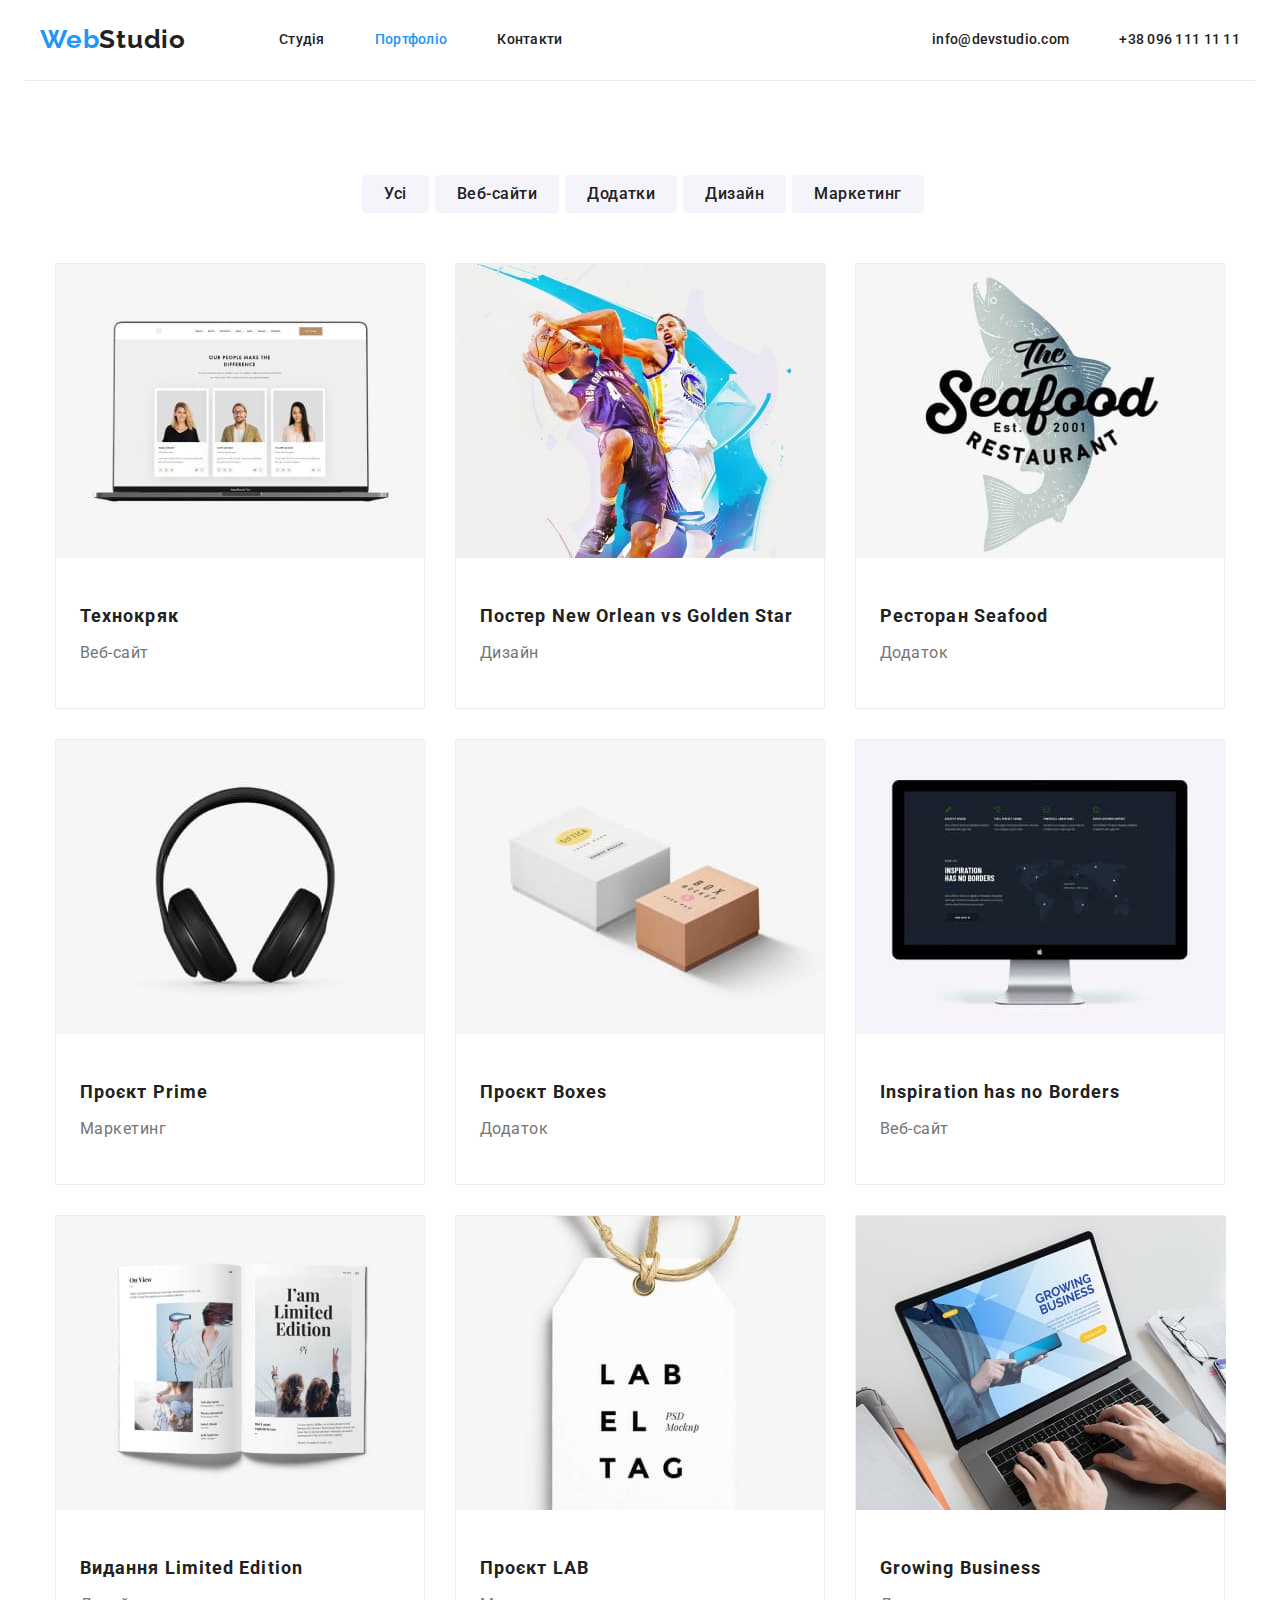
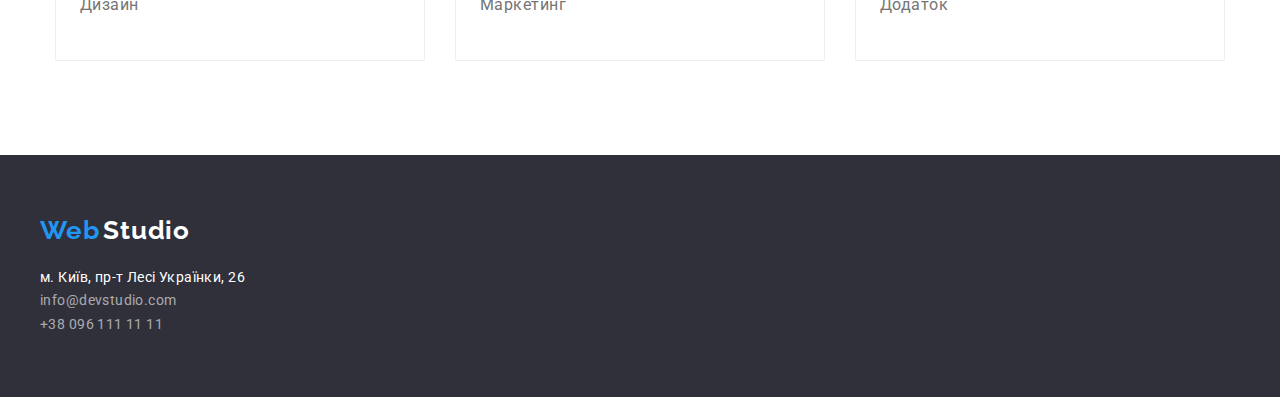
==== portfolio.html @ d2328628 "add files" ====
<!DOCTYPE html>
<html lang="uk">

<head>
  <meta charset="UTF-8" />
  <meta http-equiv="X-UA-Compatible" content="IE=edge" />
  <meta name="viewport" content="width=device-width, initial-scale=1.0" />
  <title>Портфоліо</title>
  <link rel="preconnect" href="https://fonts.googleapis.com">
  <link rel="preconnect" href="https://fonts.gstatic.com" crossorigin>
  <link href="https://fonts.googleapis.com/css2?family=Raleway:wght@700&family=Roboto:wght@400;500;700;900&display=swap"
    rel="stylesheet">
  <link rel="stylesheet" href="https://cdnjs.cloudflare.com/ajax/libs/modern-normalize/1.1.0/modern-normalize.min.css">
  <link rel="stylesheet" href="./css/styles.css" />


</head>

<body>
  <header>
    <div class="container header">
      <a href="/" class="logo"> <span class="logo-title">Web</span>Studio </a>
      <nav>
        <ul class="site-nav list">
          <li class="item"><a href="./index.html" class="link">Студія</a></li>
          <li class="item"><a href="./portfolio.html" class="link current">Портфоліо</a></li>
          <li class="item"><a href="" class="link">Контакти</a></li>
        </ul>
      </nav>
      <ul class="auth-nav list">
        <li class="item">
          <a href="mailto:info@devstudio.com" class="link">info@devstudio.com</a>
        </li>
        <li class="item">
          <a href="tel:+380961111111" class="link">+38 096 111 11 11</a>
        </li>
      </ul>
    </div>
  </header>


  <main>
    <section class="section-filter">
      <h1 class=" visually-hidden">Портфоліо</h1>
      <div class="container filter">
        <ul class="filter">
          <li class="filter-btn"><button type="button">Усі</button></li>
          <li class="filter-btn"><button type="button">Веб-сайти</button></li>
          <li class="filter-btn"><button type="button">Додатки</button></li>
          <li class="filter-btn"><button type="button">Дизайн</button></li>
          <li class="filter-btn"><button type="button">Маркетинг</button></li>
        </ul>
      </div>

      <div class="container flex">
        <ul class="list-filter">
          <li class="item-filter">
            <a href="#">
              <img src="./images/portfolio/pf1.jpg" alt="foto1" width="370" height="294">
              <div class="container fotoport">
                <h2 class="foto-title">Технокряк</h2>
                <p class="p-portfolio">Веб-сайт</p>
              </div>
            </a>
          </li>
          <li class="item-filter">
            <a href="#">
              <img src="./images/portfolio/pf2.jpg" alt="foto2" width="370" height="294">
              <div class="container fotoport">
                <h2 class="foto-title">Постер New Orlean vs Golden Star</h2>
                <p class="p-portfolio">Дизайн</p>
              </div>
            </a>
          </li>
          <li class="item-filter">
            <a href="#">
              <img src="./images/portfolio/pf3.jpg" alt="foto3" width="370" height="294">
              <div class="container fotoport">
                <h2 class="foto-title">Ресторан Seafood</h2>
                <p class="p-portfolio">Додаток</p>
              </div>
            </a>
          </li>
          <li class="item-filter">
            <a href="#">
              <img src="./images/portfolio/pf4.jpg" alt="foto4" width="370" height="294">
              <div class="container fotoport">
                <h2 class="foto-title">Проєкт Prime</h2>
                <p class="p-portfolio">Маркетинг</p>
              </div>
            </a>
          </li>
          <li class="item-filter">
            <a href="#">
              <img src="./images/portfolio/pf5.jpg" alt="foto5" width="370" height="294">
              <div class="container fotoport">
                <h2 class="foto-title">Проєкт Boxes</h2>
                <p class="p-portfolio">Додаток</p>
              </div>
            </a>
          </li>
          <li class="item-filter">
            <a href="#">
              <img src="./images/portfolio/pf6.jpg" alt="foto6" width="370" height="294">
              <div class="container fotoport">
                <h2 class="foto-title">Inspiration has no Borders</h2>
                <p class="p-portfolio">Веб-сайт</p>
              </div>
            </a>
          </li>
          <li class="item-filter">
            <a href="#">
              <img src="./images/portfolio/pf7.jpg" alt="foto7" width="370" height="294">
              <div class="container fotoport">
                <h2 class="foto-title">Видання Limited Edition</h2>
                <p class="p-portfolio">Дизайн</p>
              </div>
            </a>
          </li>
          <li class="item-filter">
            <a href="#">
              <img src="./images/portfolio/pf8.jpg" alt="foto8" width="370" height="294">
              <div class="container fotoport">
                <h2 class="foto-title">Проєкт LAB</h2>
                <p class="p-portfolio">Маркетинг</p>
              </div>
            </a>
          </li>
          <li class="item-filter">
            <a href="#">
              <img src="./images/portfolio/pf9.jpg" alt="foto9" width="370" height="294">
              <div class="container fotoport">
                <h2 class="foto-title">Growing Business</h2>
                <p class="p-portfolio">Додаток</p>
              </div>
            </a>
          </li>
          </a>
        </ul>
      </div>


    </section>
  </main>
</body>
<footer class="footer">
  <div class="container">
    <a href="/" class="logo-footer"> <span class="logo-title">Web</span> <span class="footer-logo">Studio</span></a>
    <address>
      <ul class="list-footer">
        <li class="link-footer">
          <a href="https://goo.gl/maps/RN6VaMhkWxTvhAsJA" target="_blank" rel="noopener noreferrer nofollow">
            <span class="geo">м. Київ, пр-т Лесі Українки, 26</span> </a>
        </li>
        <li class="link-footer"><a href="mailto:info@devstudio.com">info@devstudio.com</a></li>
        <li class="link-footer"><a href="tel:380961111111">+38 096 111 11 11</a></li>
      </ul>
    </address>
  </div>
</footer>

</html>
---- css/styles.css ----
:root {
  --primary-text-color: #212121;
  --title-tex-color: #757575;
  --accent-color: #2196f3;
  --pimary-white-color: #ffffff;
  --secondary-white-color: #f5f5f5;
  --primary-background-color: #2f303a;
  --footer-color: rgba(255, 255, 255, 0.6);
  --color-btn-bg: #f5f4fa;
}

body {
  color: var(--primary-text-color);
  font-family: Roboto, sans-serif;
}

/* Утіліти */
.list,
.filter,
.list-item,
.list-filter,
.list-style,
.list-examples,
.list-team,
.list-footer {
  list-style: none;
  padding: 0;
  margin: 0;
}

*,
*::before,
*::after {
  box-sizing: border-box;
}

h1,
h2,
h3,
h4,
h5,
h6,
p,
ul {
  margin-top: 0;
  margin-bottom: 0;
}

.container {
  max-width: 1230px;
  margin-left: auto;
  margin-right: auto;
  /* outline: 2px solid tomato; */
  padding-left: 15px;
  padding-right: 15px;
}

.section-hero,
.section-preferens,
.section-examples,
.section-team,
.section-filter {
  padding-top: 94px;
  padding-bottom: 94px;
}

.logo {
  padding-top: 24px;
  padding-bottom: 25px;

  color: var(--primary-text-color);
  font-family: Raleway, sans-serif;
  font-weight: 700;
  font-size: 26px;
  line-height: 1.19;
  letter-spacing: 0.03em;
  text-decoration: none;
}

.logo-title {
  color: var(--accent-color);
  font-family: 'Raleway';
  font-style: normal;
  font-weight: 700;
  font-size: 26px;
  line-height: 1.19;
  letter-spacing: 0.03em;
}

/* site-nav */
.header {
  display: flex;
  align-items: center;
  width: 1600px;
  border-bottom: 1px solid #ececec;
}

.site-nav {
  display: flex;
  margin-left: 93px;
}

.site-nav .item + .item {
  margin-left: 50px;
}

.site-nav .link {
  display: block;
  padding-top: 32px;
  padding-bottom: 32px;

  color: var(--primary-text-color);
  font-weight: 500;
  font-size: 14px;
  line-height: 1.14;
  letter-spacing: 0.02em;
  text-decoration: none;
}

.site-nav .link:hover,
.site-nav .link:focus {
  color: var(--accent-color);
}

.site-nav .link.current {
  color: var(--accent-color);
}

/* auth-nav */

.auth-nav {
  display: flex;
  margin-left: auto;
}

.auth-nav .link {
  display: block;
  padding-top: 32px;
  padding-bottom: 32px;
  padding-left: 50px;
  color: var(--primary-text-color);
  font-weight: 500;
  font-size: 14px;
  line-height: 1.14;
  letter-spacing: 0.02em;
  text-decoration: none;
}

.auth-nav .link:hover,
.auth-nav .link:focus {
  color: var(--accent-color);
  font-weight: 500;
  font-size: 14px;
  line-height: 1.14;
  letter-spacing: 0.02em;
}

/* hero */

.section-hero {
  max-width: 1600px;
  background-color: var(--primary-background-color);
  text-align: center;
  padding-top: 200px;
  padding-bottom: 200px;
  margin-left: auto;
  margin-right: auto;
}

.hero {
  display: block;
  background-color: var(--primary-background-color);
}

.hero-title {
  display: block;
  color: var(--pimary-white-color);
  font-weight: 900;
  font-size: 44px;
  line-height: 1.36;
  letter-spacing: 0.06em;
  margin-bottom: 30px;
}

/* button */

.hero-button {
  display: block;
  padding: 10px 34px;
  min-width: 216px;
  text-align: center;
  border-radius: 4px;

  font-weight: 700;
  font-size: 16px;
  line-height: 1.87;
  letter-spacing: 0.06em;
  color: var(--pimary-white-color);
  background-color: var(--accent-color);
  cursor: pointer;
  border: none;
  margin-left: auto;
  margin-right: auto;
}

.link :hover,
.link :focus {
  background-color: var(--accent-color);
  color: var(--pimary-white-color);
}

/* section */

.list-item {
  display: flex;
  flex-wrap: wrap;
  gap: 30px;
  justify-content: space-between;
}

.itempr {
  max-width: 270px;
}

.itempr .section-preferens {
  color: var(--primary-text-color);
  font-weight: 500;
  font-size: 16px;
  line-height: 1.18;
}

.itempr .title-preferens {
  font-size: 14px;
  line-height: 1.14;
  letter-spacing: 0.03em;
}

.p-preferens {
  padding-top: 10px;
  font-size: 14px;
  line-height: 1.71;
  letter-spacing: 0.03em;
  color: var(--title-tex-color);
}

/* Чим ми займаємось */

.section-examples {
  padding-top: 0;
}

.list-examples {
  display: flex;
  flex-wrap: nowrap;
  justify-content: space-between;
}

.list-examples .link-examples + .link-examples {
  margin-left: 30px;
}

/* .list-examples:nth-last-child(3n) {
  margin: 0;
} */

.title-examples {
  text-align: center;
  padding-bottom: 50px;
  margin: auto;
  font-size: 36px;
  line-height: 1.16;
  letter-spacing: 0.03em;
  color: var(--primary-text-color);
}

/* Наша команда */

.list-team {
  display: flex;
  flex-wrap: wrap;
  justify-content: center;
  background-color: var(--pimary-white-color);
  box-shadow: 0px 1px 3px rgba(0, 0, 0, 0.12), 0px 1px 1px rgba(0, 0, 0, 0.14),
    0px 2px 1px rgba(0, 0, 0, 0.2);
  border-radius: 0px 0px 4px 4px;
}

.list-team .link-team + .link-team {
  margin-left: 30px;
}

.team-title {
  padding-top: 20px;
  font-weight: 500;
  font-size: 16px;
  line-height: 1.18;
  letter-spacing: 0.03em;
  color: var(--primary-text-color);
  text-align: center;
}

.p-team {
  padding-top: 4px;
  padding-bottom: 30px;
  font-size: 16px;
  line-height: 1.18;
  letter-spacing: 0.03em;
  color: var(--title-tex-color);
  text-align: center;
}

.section-team {
  background-color: var(--color-btn-bg);
}

/* footer */
.footer {
  max-width: 1600px;
  background-color: var(--primary-background-color);
  padding-top: 60px;
  padding-bottom: 60px;
  margin-left: auto;
  margin-right: auto;
}

.link-footer .geo {
  font-size: 14px;
  line-height: 1.71;
  letter-spacing: 0.03em;
  color: var(--pimary-white-color);
  background: var(--primary-background-color);
}

.link-footer a {
  font-style: normal;
  font-size: 14px;
  line-height: 1.71;
  letter-spacing: 0.03em;
  color: var(--footer-color);
  background: var(--primary-background-color);
  text-decoration: none;
}

.link-footer :hover,
.link-footer :focus {
  color: var(--accent-color);
}

.footer-logo {
  font-family: 'Raleway';
  font-style: normal;
  font-weight: 700;
  font-size: 26px;
  line-height: 1.19;
  letter-spacing: 0.03em;
  color: var(--pimary-white-color);
}
.logo-footer {
  display: block;
  margin-bottom: 20px;
}

/* portfolio */

.list-filter {
  display: flex;
  flex-wrap: wrap;
  list-style: none;
  gap: 30px;
}

.item-filter {
  width: 370px;
  border: 1px solid #eeeeee;
}
a img {
  display: block;
}

.fotoport {
  padding-top: 20px;
  padding-right: 24px;
  padding-bottom: 20px;
  padding-left: 24px;
}

.item-filter:nth-child(3n) {
  margin: 0;
}

.item-filter:nth-last-child(-n + 3) {
  margin-bottom: 0;
}

.flex,
.filter {
  width: 1200px;
}

.foto-title {
  padding-top: 20px;
  padding-bottom: 4px;

  font-weight: 700;
  font-size: 18px;
  line-height: 2;
  letter-spacing: 0.06em;
  color: var(--primary-text-color);
}

.p-portfolio {
  padding-bottom: 20px;
  font-weight: 400;

  font-size: 16px;
  line-height: 1.87;
  letter-spacing: 0.03em;
  color: var(--title-tex-color);
}

a {
  text-decoration: none;
}

.filter {
  display: flex;
  justify-content: center;
}

/* Кнопки (фільтр) */
.filter-btn button {
  color: var(--primary-text-color);
  font-weight: 500;
  font-size: 16px;
  line-height: 1.62;
  letter-spacing: 0.03em;
  border: none;
  border-radius: 4px;
  cursor: pointer;
  background-color: var(--color-btn-bg);
  padding: 6px 22px;
  margin-bottom: 50px;
  margin-left: 6px;
}

.filter-btn :hover,
.filter-btn :focus {
  background-color: var(--accent-color);
  color: var(--pimary-white-color);
}

.visually-hidden {
  position: absolute;
  white-space: nowrap;
  width: 1px;
  height: 1px;
  overflow: hidden;
  border: 0;
  padding: 0;
  clip: rect(0 0 0 0);
  clip-path: inset(50%);
  margin: -1px;
}
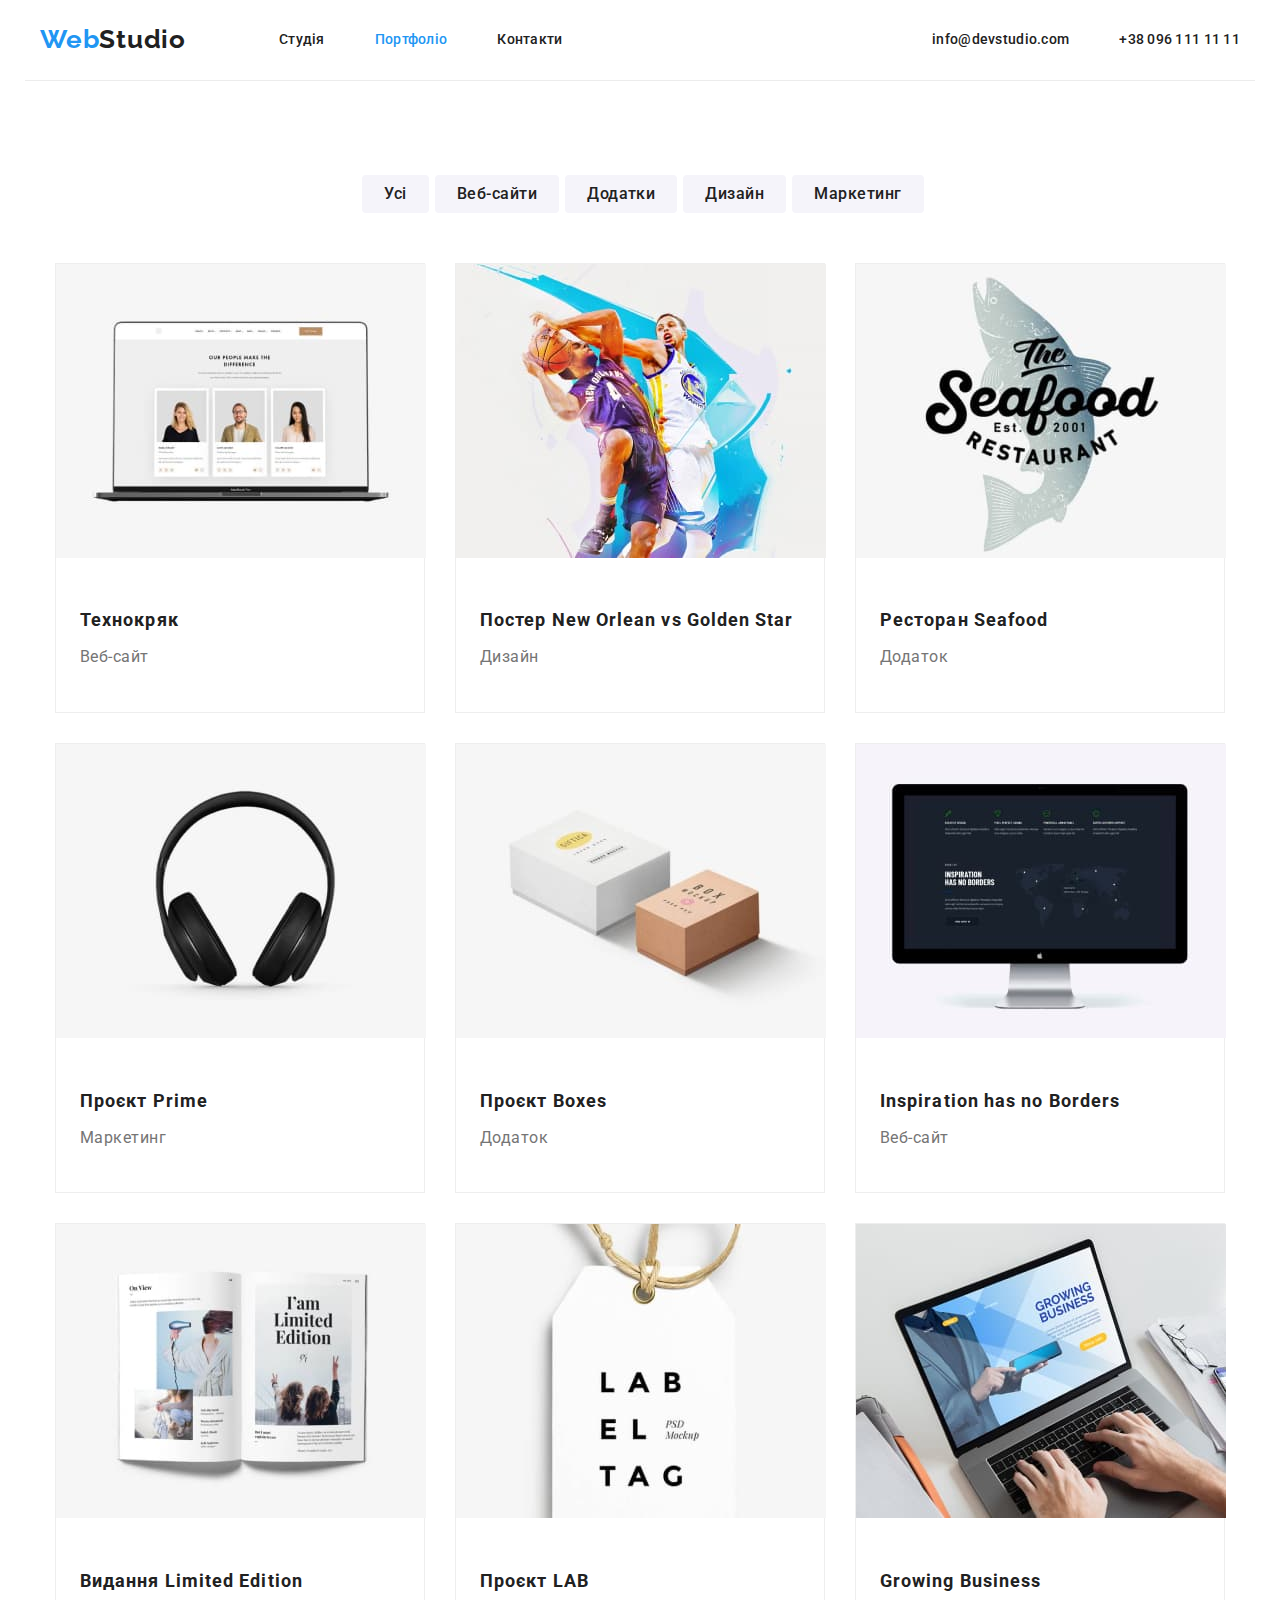
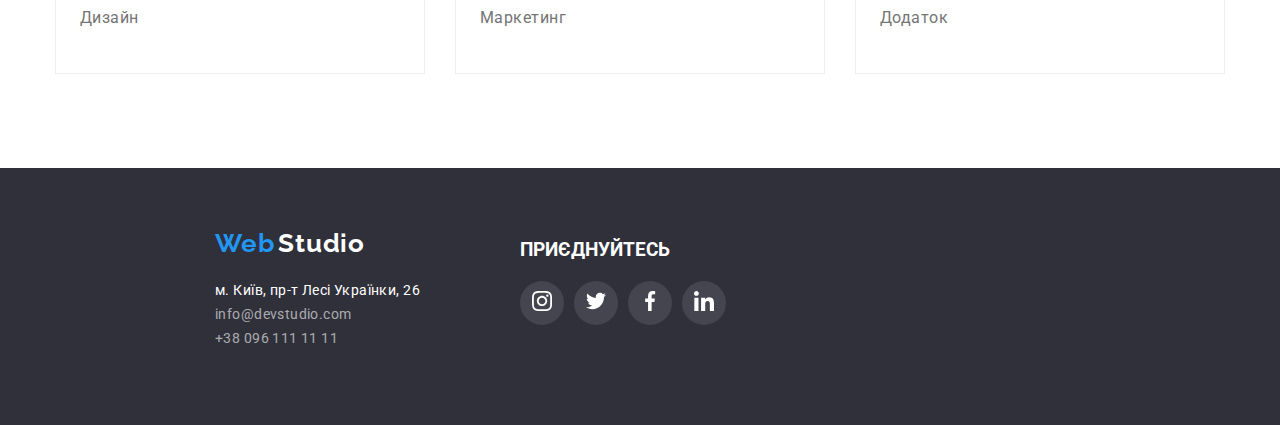
==== commit 7d84d20e: "зроблено клієнти та футер у портфоліо" ====
--- a/portfolio.html
+++ b/portfolio.html
@@ -144,7 +144,7 @@
   </main>
 </body>
 <footer class="footer">
-  <div class="container">
+  <div class="container footlogo">
     <a href="/" class="logo-footer"> <span class="logo-title">Web</span> <span class="footer-logo">Studio</span></a>
     <address>
       <ul class="list-footer">
@@ -157,6 +157,48 @@
       </ul>
     </address>
   </div>
+  <div class="container footlist">
+    <h3 class="title-footer">ПРИЄДНУЙТЕСЬ</h3>
+    <ul class="footer-list">
+      <li class="footer-link">
+        <a href="https://www.instagram.com" target="_blank" rel="noreferrer noopener nooferrer"
+          class="link-action-footer">
+          <svg class="social-icon-footer" width="20" height="20">
+            <use href="./images/SVG/icons/symbol-defs.svg#icon-instagram">
+            </use>
+          </svg>
+        </a>
+      </li>
+      <li class="footer-link">
+        <a href="https://www.twitter.com/" target="_blank" rel="noreferrer noopener nooferrer"
+          class="link-action-footer">
+          <svg class="social-icon-footer" width="20" height="20">
+            <use href="./images/SVG/icons/symbol-defs.svg#icon-twitter">
+            </use>
+          </svg>
+        </a>
+      </li>
+      <li class="footer-link">
+        <a href="https://www.facebook.com/" target="_blank" rel="noreferrer noopener nooferrer"
+          class="link-action-footer">
+          <svg class="social-icon-footer" width="20" height="20">
+            <use href="./images/SVG/icons/symbol-defs.svg#icon-facebook">
+            </use>
+          </svg>
+        </a>
+      </li>
+      <li class="footer-link">
+        <a href="https://www.linkedin.com/" target="_blank" rel="noreferrer noopener nooferrer"
+          class="link-action-footer">
+          <svg class="social-icon-footer" width="20" height="20">
+            <use href="./images/SVG/icons/symbol-defs.svg#icon-linkedin">
+            </use>
+          </svg>
+        </a>
+      </li>
+    </ul>
+  </div>
+
 </footer>
 
 </html>--- a/css/styles.css
+++ b/css/styles.css
@@ -22,7 +22,8 @@
 .list-style,
 .list-examples,
 .list-team,
-.list-footer {
+.list-footer,
+ul {
   list-style: none;
   padding: 0;
   margin: 0;
@@ -59,7 +60,8 @@
 .section-preferens,
 .section-examples,
 .section-team,
-.section-filter {
+.section-filter,
+.section-clients {
   padding-top: 94px;
   padding-bottom: 94px;
 }
@@ -159,17 +161,18 @@
 
 .section-hero {
   max-width: 1600px;
-  background-color: var(--primary-background-color);
+  background: rgba(47, 48, 58, 0.4);
   text-align: center;
   padding-top: 200px;
   padding-bottom: 200px;
   margin-left: auto;
   margin-right: auto;
+  background-image: url(../images/hat.jpg);
 }
 
 .hero {
   display: block;
-  background-color: var(--primary-background-color);
+  /* background-color: var(--primary-background-color); */
 }
 
 .hero-title {
@@ -209,6 +212,43 @@
   color: var(--pimary-white-color);
 }
 
+/* Кнопки svg */
+
+.action {
+  display: flex;
+  list-style: none;
+  justify-content: space-between;
+  padding-top: 16px;
+  padding-bottom: 30px;
+  padding-left: 32px;
+  padding-right: 32px;
+  width: 270px;
+}
+
+.link-action {
+  display: flex;
+  align-items: center;
+  justify-content: center;
+  color: #afb1b8;
+  border-radius: 50%;
+}
+
+.social-icon {
+  width: 44px;
+  height: 44px;
+  padding: 12px;
+  fill: currentColor;
+}
+
+.action-link:hover svg {
+  fill: currentColor;
+}
+
+.link-action:hover {
+  background-color: var(--accent-color);
+  color: white;
+}
+
 /* section */
 
 .list-item {
@@ -233,6 +273,50 @@
   font-size: 14px;
   line-height: 1.14;
   letter-spacing: 0.03em;
+}
+
+.item-1::before {
+  display: block;
+  content: '';
+  width: 270px;
+  height: 120px;
+  background: var(--color-btn-bg);
+  border-radius: 4px;
+  margin-bottom: 30px;
+  background-image: url(../images/SVG/Group\ 1.svg);
+}
+
+.item-2::before {
+  display: block;
+  content: '';
+  width: 270px;
+  height: 120px;
+  background: var(--color-btn-bg);
+  border-radius: 4px;
+  margin-bottom: 30px;
+  background-image: url(../images/SVG/Group\ 2.svg);
+}
+
+.item-3::before {
+  display: block;
+  content: '';
+  width: 270px;
+  height: 120px;
+  background: var(--color-btn-bg);
+  border-radius: 4px;
+  margin-bottom: 30px;
+  background-image: url(../images/SVG/Group\ 3.svg);
+}
+
+.item-4::before {
+  display: block;
+  content: '';
+  width: 270px;
+  height: 120px;
+  background: var(--color-btn-bg);
+  border-radius: 4px;
+  margin-bottom: 30px;
+  background-image: url(../images/SVG/Group\ 4.svg);
 }
 
 .p-preferens {
@@ -258,10 +342,6 @@
 .list-examples .link-examples + .link-examples {
   margin-left: 30px;
 }
-
-/* .list-examples:nth-last-child(3n) {
-  margin: 0;
-} */
 
 .title-examples {
   text-align: center;
@@ -275,10 +355,19 @@
 
 /* Наша команда */
 
+.team {
+  display: flex;
+  justify-content: space-between;
+  list-style: none;
+}
+
 .list-team {
   display: flex;
   flex-wrap: wrap;
   justify-content: center;
+}
+
+.link-team {
   background-color: var(--pimary-white-color);
   box-shadow: 0px 1px 3px rgba(0, 0, 0, 0.12), 0px 1px 1px rgba(0, 0, 0, 0.14),
     0px 2px 1px rgba(0, 0, 0, 0.2);
@@ -300,8 +389,7 @@
 }
 
 .p-team {
-  padding-top: 4px;
-  padding-bottom: 30px;
+  padding-top: 10px;
   font-size: 16px;
   line-height: 1.18;
   letter-spacing: 0.03em;
@@ -357,7 +445,61 @@
 }
 .logo-footer {
   display: block;
+  padding-top: 60px;
   margin-bottom: 20px;
+}
+
+.footer-list {
+  display: flex;
+}
+
+.footer {
+  display: flex;
+  padding: 0;
+}
+
+.footlogo {
+  margin-left: 200px;
+  margin-right: 70px;
+  margin-bottom: 60px;
+}
+
+.footlist {
+  margin-left: 0;
+  margin-right: auto;
+  margin-bottom: 100px;
+}
+
+.title-footer {
+  padding-top: 72px;
+  padding-bottom: 20px;
+  color: var(--pimary-white-color);
+}
+
+.footer-link {
+  width: 44px;
+  height: 44px;
+  background: rgba(255, 255, 255, 0.1);
+  border-radius: 50%;
+  display: flex;
+  align-items: center;
+  justify-content: center;
+}
+
+.link-action-footer {
+  fill: var(--pimary-white-color);
+}
+
+.social-icon-footer {
+  fill: #ffffff;
+}
+
+.footer-link:not(:first-child) {
+  margin-left: 10px;
+}
+
+.footer-link:hover {
+  background-color: var(--accent-color);
 }
 
 /* portfolio */
@@ -372,9 +514,6 @@
 .item-filter {
   width: 370px;
   border: 1px solid #eeeeee;
-}
-a img {
-  display: block;
 }
 
 .fotoport {
@@ -425,6 +564,55 @@
 .filter {
   display: flex;
   justify-content: center;
+}
+
+/* Клієнти */
+
+.section-clients {
+  margin-left: auto;
+  margin-right: auto;
+  padding-bottom: 94px;
+}
+
+.item-clients {
+  display: flex;
+  align-items: center;
+  justify-content: center;
+  width: 170px;
+  height: 92px;
+  border: 1px solid #afb1b8;
+  border-radius: 4px;
+  margin-left: 30px;
+}
+
+.link-clients {
+  display: flex;
+  align-items: center;
+  justify-content: center;
+  list-style: none;
+}
+
+.icon-clients {
+  fill: #afb1b8;
+}
+
+.icon-clients:hover {
+  fill: #2196f3;
+}
+
+/* .li-clients {  
+  border: solid #212121;
+  background: #f5f5f5;
+} */
+
+.title-clients {
+  text-align: center;
+  padding-top: 84px;
+  padding-bottom: 50px;
+  font-size: 36px;
+  line-height: 1.16;
+  letter-spacing: 0.03em;
+  color: var(--primary-text-color);
 }
 
 /* Кнопки (фільтр) */
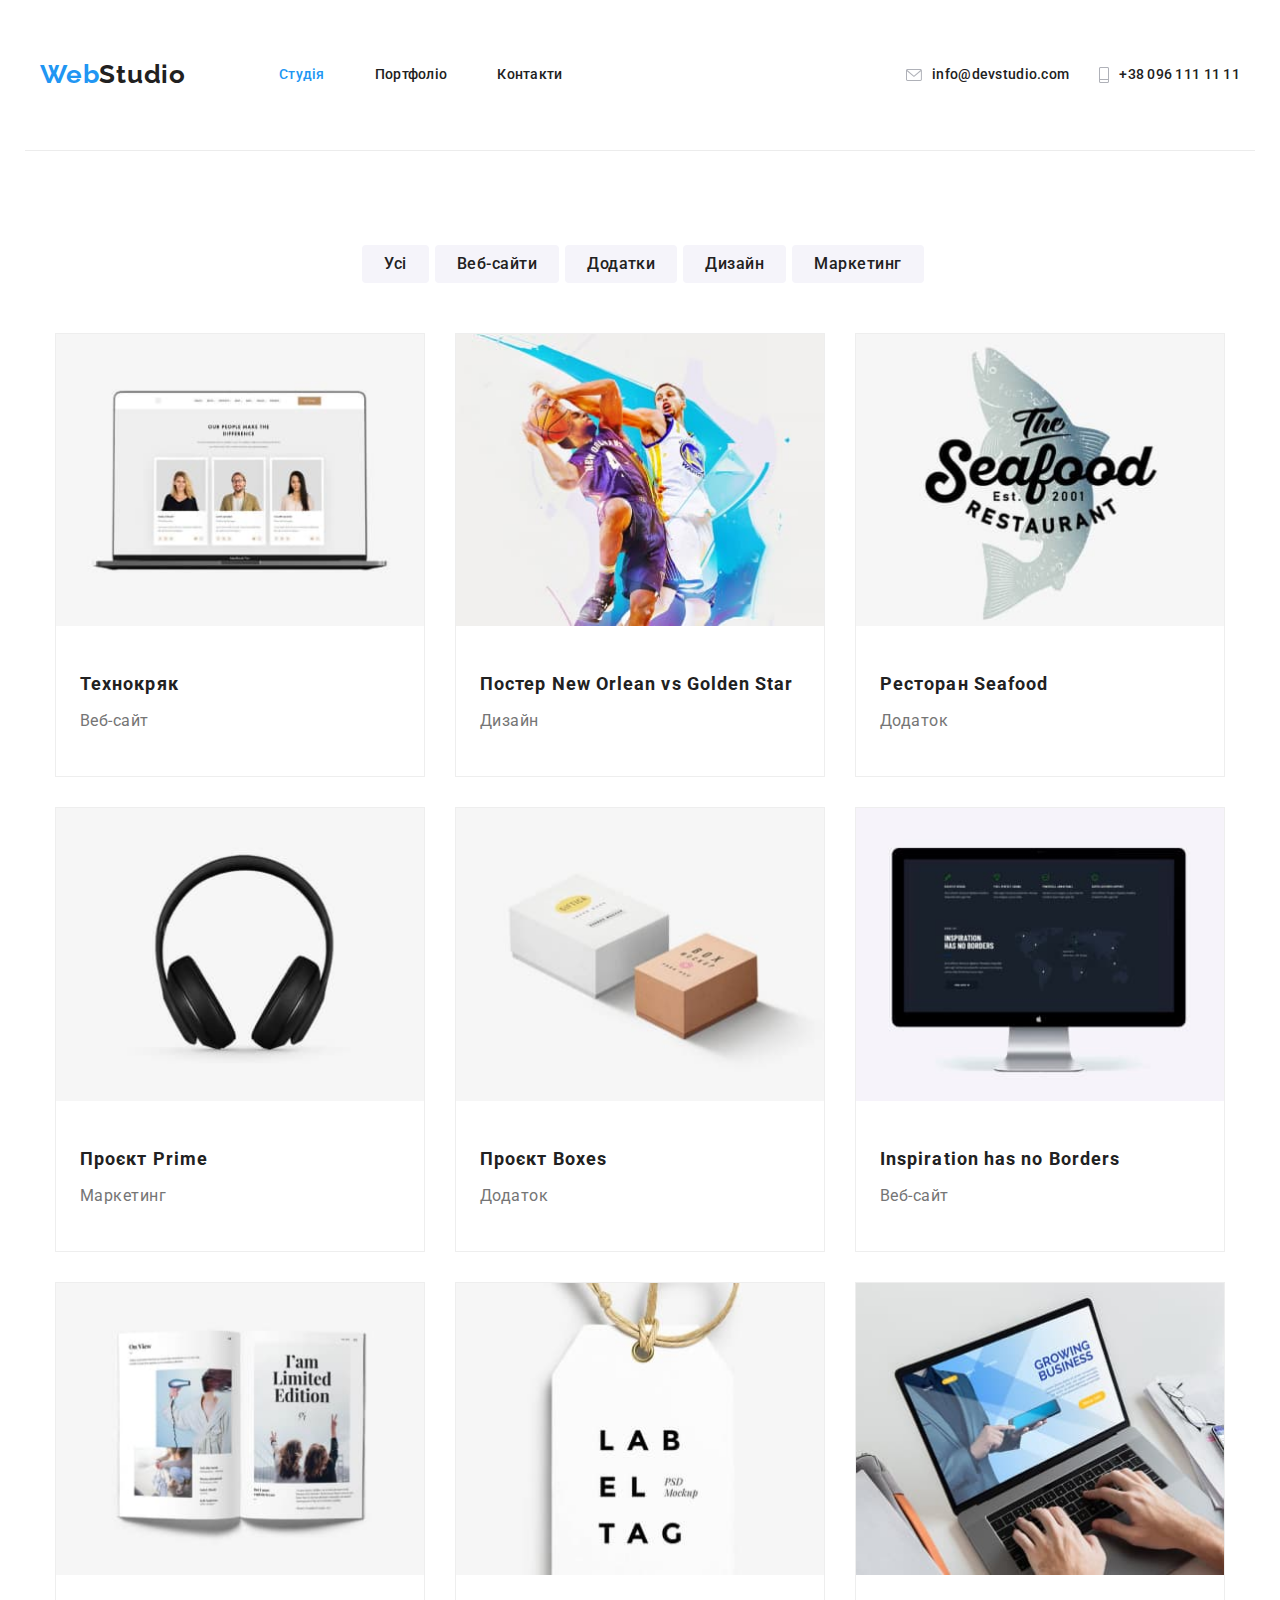
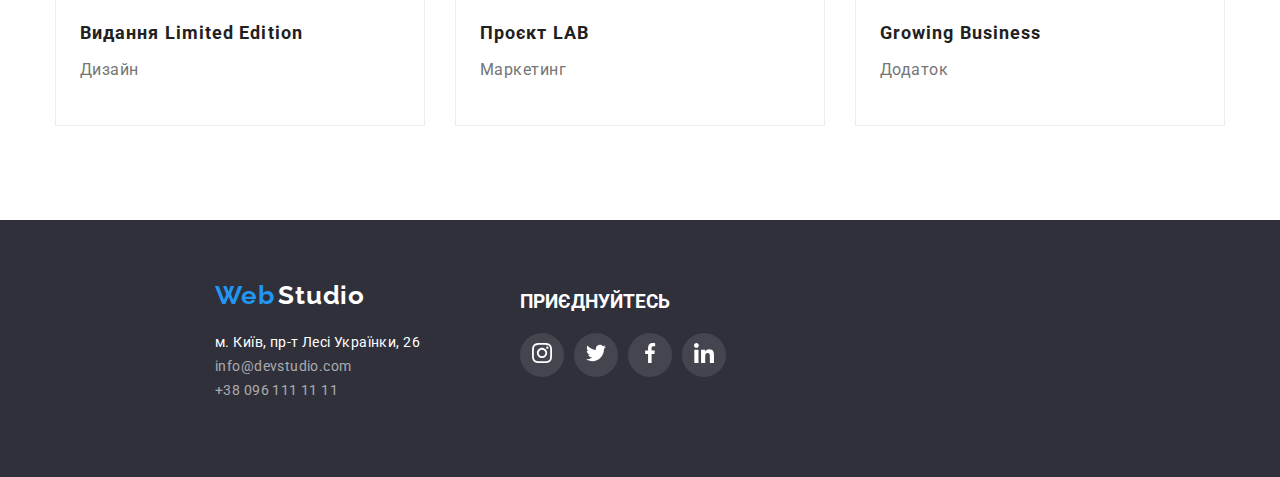
==== commit c8bc73fe: "тінь у картках портфоліо" ====
--- a/portfolio.html
+++ b/portfolio.html
@@ -22,17 +22,29 @@
       <a href="/" class="logo"> <span class="logo-title">Web</span>Studio </a>
       <nav>
         <ul class="site-nav list">
-          <li class="item"><a href="./index.html" class="link">Студія</a></li>
-          <li class="item"><a href="./portfolio.html" class="link current">Портфоліо</a></li>
+          <li class="item"><a href="./index.html" class="link current">Студія</a></li>
+          <li class="item"><a href="./portfolio.html" class="link">Портфоліо</a></li>
           <li class="item"><a href="" class="link">Контакти</a></li>
         </ul>
       </nav>
       <ul class="auth-nav list">
-        <li class="item">
+        <li class="item-auth-nav">
+          <svg class="icon-clients" width="16" heigth="10">
+            <use href="./images/SVG/icons/symbol-defs.svg#icon-mail">
+            </use>
+          </svg>
+        </li>
+        <li class="item-auth-nav">
           <a href="mailto:info@devstudio.com" class="link">info@devstudio.com</a>
         </li>
-        <li class="item">
-          <a href="tel:+380961111111" class="link">+38 096 111 11 11</a>
+        <li class="item-auth-nav">
+          <svg class="icon-clients" width="10" heigth="16">
+            <use href="./images/SVG/icons/symbol-defs.svg#icon-tel">
+            </use>
+          </svg>
+        </li>
+        <li class="item-auth-nav">
+          <a class="link" href="tel:+380961111111">+38 096 111 11 11</a>
         </li>
       </ul>
     </div>
--- a/css/styles.css
+++ b/css/styles.css
@@ -7,6 +7,12 @@
   --primary-background-color: #2f303a;
   --footer-color: rgba(255, 255, 255, 0.6);
   --color-btn-bg: #f5f4fa;
+}
+
+img {
+  display: block;
+  width: 100%;
+  height: auto;
 }
 
 body {
@@ -139,7 +145,6 @@
   display: block;
   padding-top: 32px;
   padding-bottom: 32px;
-  padding-left: 50px;
   color: var(--primary-text-color);
   font-weight: 500;
   font-size: 14px;
@@ -149,12 +154,24 @@
 }
 
 .auth-nav .link:hover,
-.auth-nav .link:focus {
+.auth-nav .link:focus,
+.icon-clients:hover {
   color: var(--accent-color);
   font-weight: 500;
   font-size: 14px;
   line-height: 1.14;
   letter-spacing: 0.02em;
+}
+
+.item-auth-nav {
+  display: flex;
+  align-items: center;
+  justify-content: start;
+  margin-left: 10px;
+}
+
+.item-auth-nav:nth-child(3) {
+  margin-left: 30px;
 }
 
 /* hero */
@@ -557,6 +574,11 @@
   color: var(--title-tex-color);
 }
 
+.item-filter:hover {
+  box-shadow: 0px 1px 1px rgba(0, 0, 0, 0.12), 0px 4px 4px rgba(0, 0, 0, 0.06),
+    1px 4px 6px rgba(0, 0, 0, 0.16);
+}
+
 a {
   text-decoration: none;
 }
@@ -599,11 +621,6 @@
 .icon-clients:hover {
   fill: #2196f3;
 }
-
-/* .li-clients {  
-  border: solid #212121;
-  background: #f5f5f5;
-} */
 
 .title-clients {
   text-align: center;
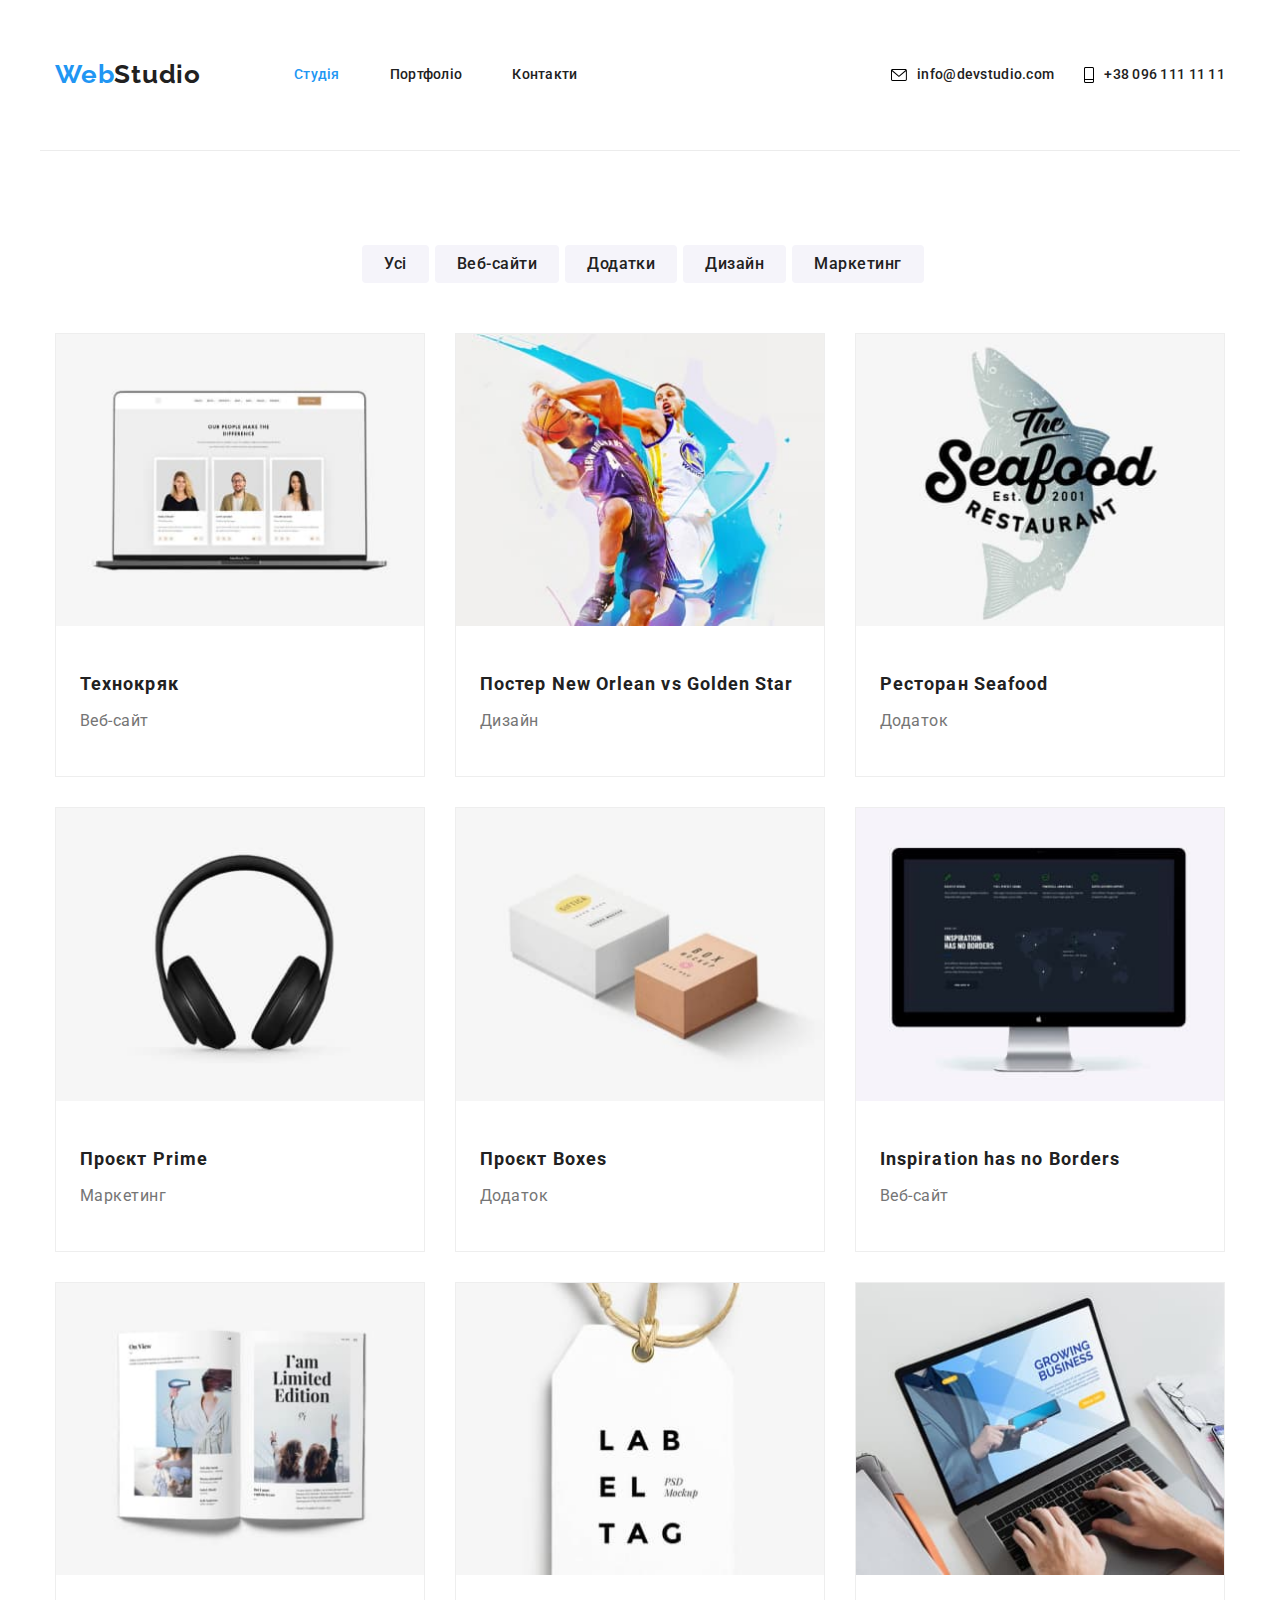
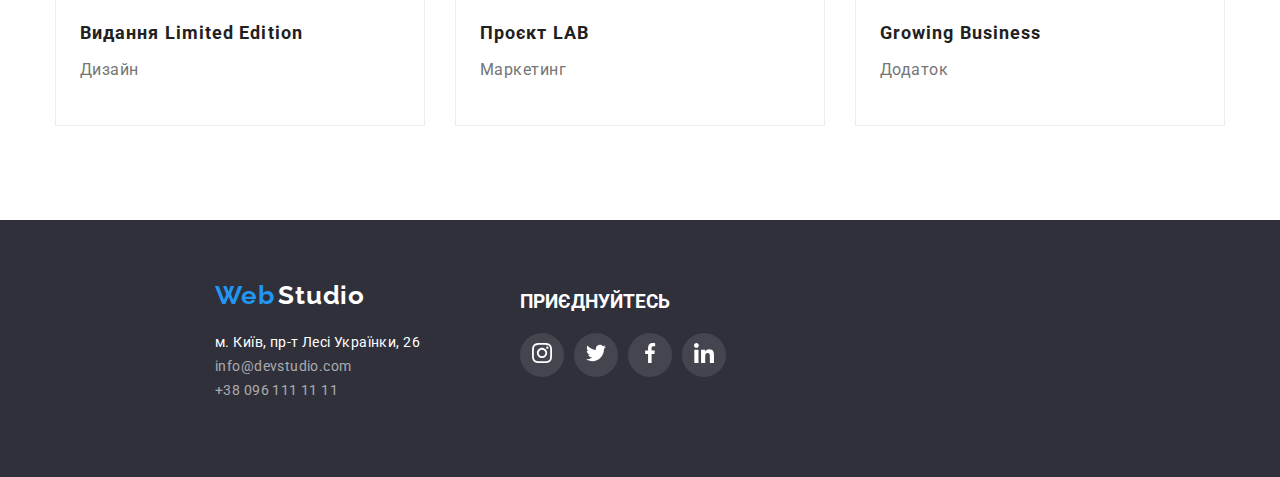
==== commit 92948429: "зміни знову" ====
--- a/portfolio.html
+++ b/portfolio.html
@@ -29,7 +29,7 @@
       </nav>
       <ul class="auth-nav list">
         <li class="item-auth-nav">
-          <svg class="icon-clients" width="16" heigth="10">
+          <svg class="icon-clients-nav" width="16" heigth="10">
             <use href="./images/SVG/icons/symbol-defs.svg#icon-mail">
             </use>
           </svg>
@@ -38,7 +38,7 @@
           <a href="mailto:info@devstudio.com" class="link">info@devstudio.com</a>
         </li>
         <li class="item-auth-nav">
-          <svg class="icon-clients" width="10" heigth="16">
+          <svg class="icon-clients-nav" width="10" heigth="16">
             <use href="./images/SVG/icons/symbol-defs.svg#icon-tel">
             </use>
           </svg>
--- a/css/styles.css
+++ b/css/styles.css
@@ -54,7 +54,7 @@
 }
 
 .container {
-  max-width: 1230px;
+  max-width: 1200px;
   margin-left: auto;
   margin-right: auto;
   /* outline: 2px solid tomato; */
@@ -153,9 +153,9 @@
   text-decoration: none;
 }
 
-.auth-nav .link:hover,
-.auth-nav .link:focus,
-.icon-clients:hover {
+.link:hover,
+.link:focus,
+.icon-clients-nav:hover {
   color: var(--accent-color);
   font-weight: 500;
   font-size: 14px;
@@ -385,6 +385,7 @@
 }
 
 .link-team {
+  margin-left: 30px;
   background-color: var(--pimary-white-color);
   box-shadow: 0px 1px 3px rgba(0, 0, 0, 0.12), 0px 1px 1px rgba(0, 0, 0, 0.14),
     0px 2px 1px rgba(0, 0, 0, 0.2);
@@ -602,8 +603,6 @@
   justify-content: center;
   width: 170px;
   height: 92px;
-  border: 1px solid #afb1b8;
-  border-radius: 4px;
   margin-left: 30px;
 }
 
@@ -616,6 +615,8 @@
 
 .icon-clients {
   fill: #afb1b8;
+  border: 1px solid #afb1b8;
+  border-radius: 4px;
 }
 
 .icon-clients:hover {
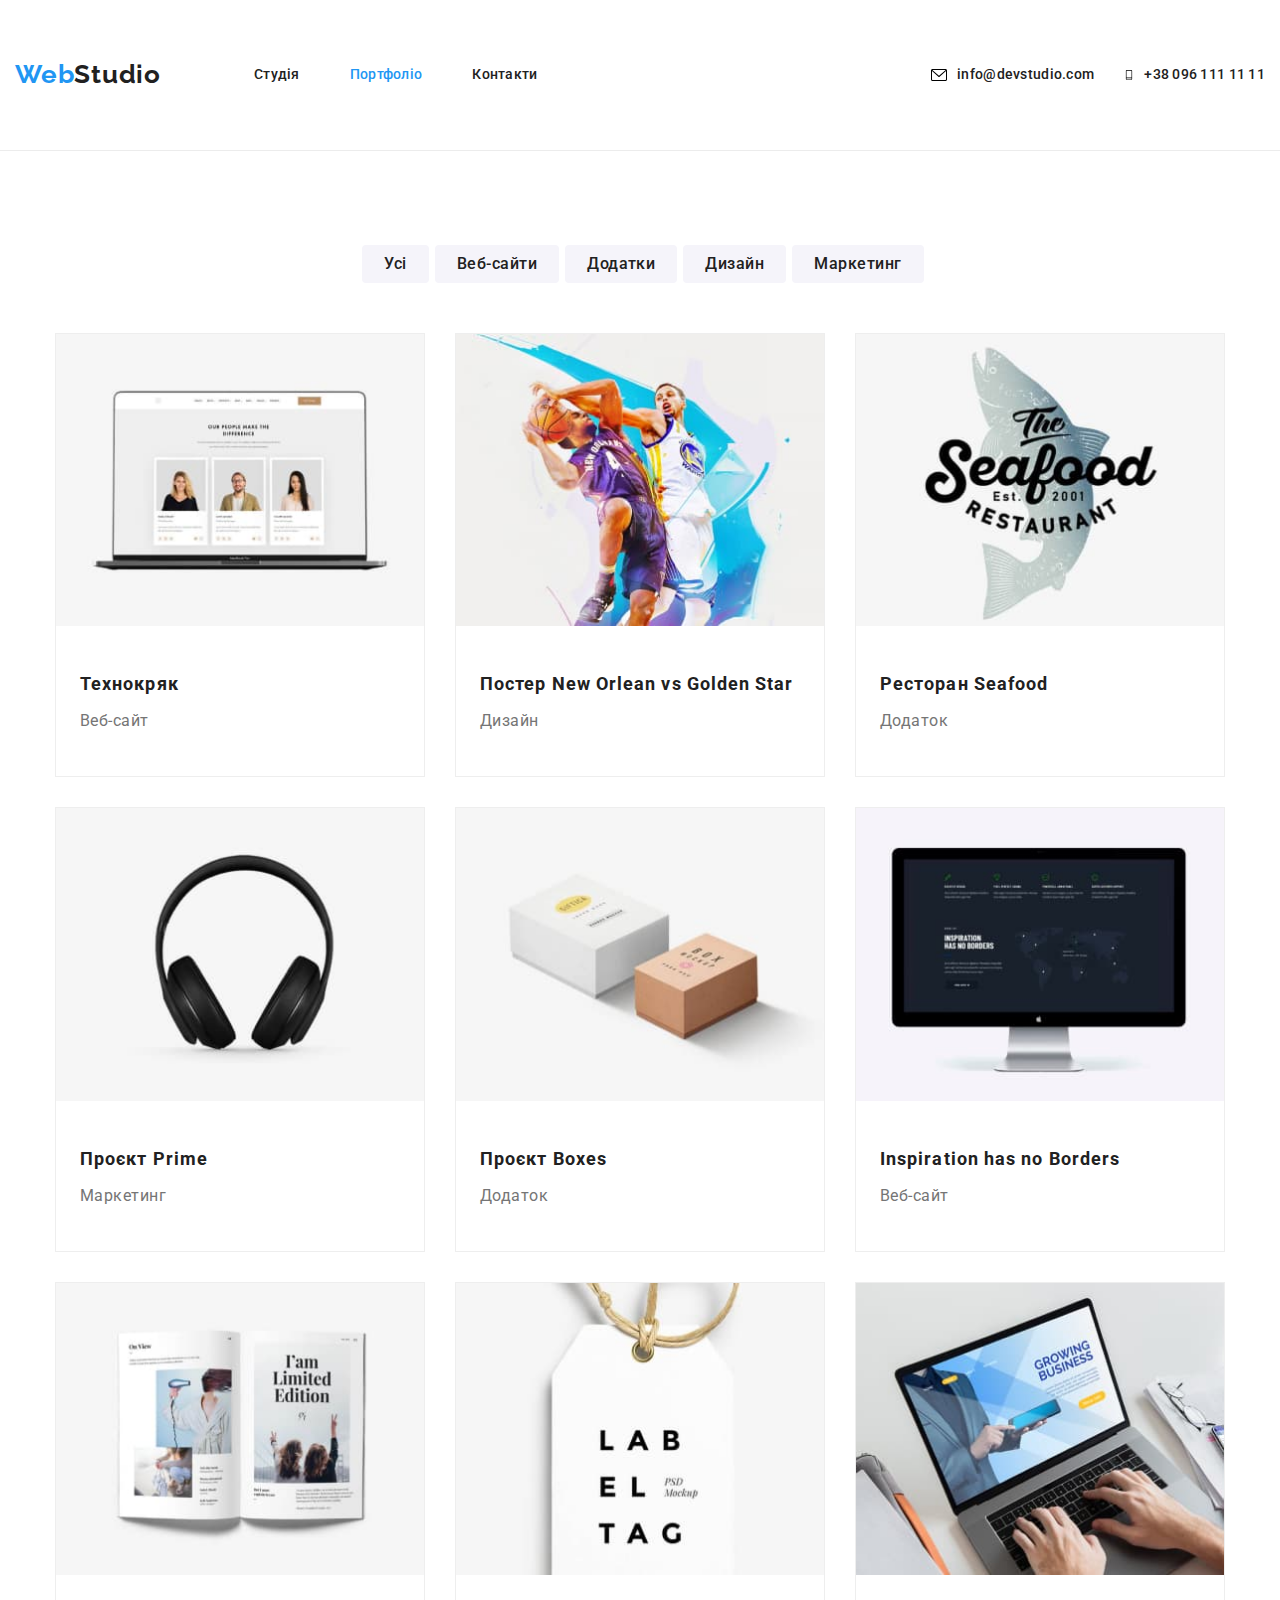
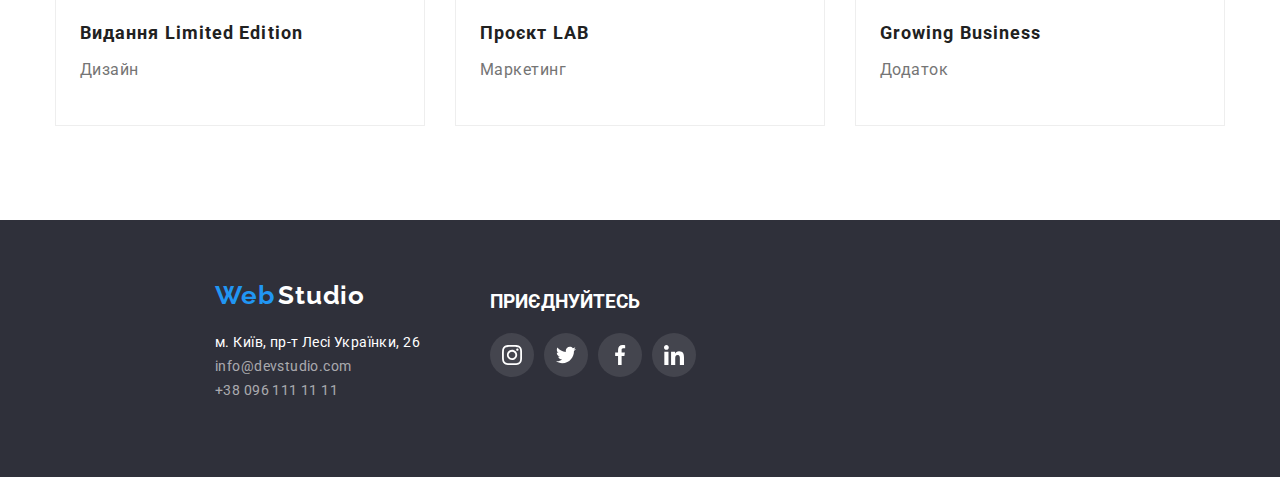
==== commit 6ec560f9: "зміни після ментора 3 (це піпец)" ====
--- a/portfolio.html
+++ b/portfolio.html
@@ -22,8 +22,8 @@
       <a href="/" class="logo"> <span class="logo-title">Web</span>Studio </a>
       <nav>
         <ul class="site-nav list">
-          <li class="item"><a href="./index.html" class="link current">Студія</a></li>
-          <li class="item"><a href="./portfolio.html" class="link">Портфоліо</a></li>
+          <li class="item"><a href="./index.html" class="link">Студія</a></li>
+          <li class="item"><a href="./portfolio.html" class="link current">Портфоліо</a></li>
           <li class="item"><a href="" class="link">Контакти</a></li>
         </ul>
       </nav>
@@ -33,17 +33,16 @@
             <use href="./images/SVG/icons/symbol-defs.svg#icon-mail">
             </use>
           </svg>
+          <a href="mailto:info@devstudio.com" class="link">info@devstudio.com</a>
         </li>
         <li class="item-auth-nav">
-          <a href="mailto:info@devstudio.com" class="link">info@devstudio.com</a>
+
         </li>
         <li class="item-auth-nav">
           <svg class="icon-clients-nav" width="10" heigth="16">
             <use href="./images/SVG/icons/symbol-defs.svg#icon-tel">
             </use>
           </svg>
-        </li>
-        <li class="item-auth-nav">
           <a class="link" href="tel:+380961111111">+38 096 111 11 11</a>
         </li>
       </ul>
@@ -154,63 +153,65 @@
 
     </section>
   </main>
+
+  <footer class="footer">
+    <div class="container footblock">
+      <div class="footer-adress">
+        <a href="/" class="logo-footer"> <span class="logo-title">Web</span> <span class="footer-logo">Studio</span></a>
+        <address>
+          <ul class="list-footer">
+            <li class="link-footer">
+              <a href="https://goo.gl/maps/RN6VaMhkWxTvhAsJA" target="_blank" rel="noopener noreferrer nofollow">
+                <span class="geo">м. Київ, пр-т Лесі Українки, 26</span> </a>
+            </li>
+            <li class="link-footer"><a href="mailto:info@devstudio.com">info@devstudio.com</a></li>
+            <li class="link-footer"><a href="tel:380961111111">+38 096 111 11 11</a></li>
+          </ul>
+        </address>
+      </div>
+      <div class="footlist">
+        <h3 class="title-footer">ПРИЄДНУЙТЕСЬ</h3>
+        <ul class="footer-list">
+          <li class="footer-link">
+            <a href="https://www.instagram.com" target="_blank" rel="noreferrer noopener nooferrer"
+              class="link-action-footer">
+              <svg class="social-icon-footer" width="20" height="20">
+                <use href="./images/SVG/icons/symbol-defs.svg#icon-instagram">
+                </use>
+              </svg>
+            </a>
+          </li>
+          <li class="footer-link">
+            <a href="https://www.twitter.com/" target="_blank" rel="noreferrer noopener nooferrer"
+              class="link-action-footer">
+              <svg class="social-icon-footer" width="20" height="20">
+                <use href="./images/SVG/icons/symbol-defs.svg#icon-twitter">
+                </use>
+              </svg>
+            </a>
+          </li>
+          <li class="footer-link">
+            <a href="https://www.facebook.com/" target="_blank" rel="noreferrer noopener nooferrer"
+              class="link-action-footer">
+              <svg class="social-icon-footer" width="20" height="20">
+                <use href="./images/SVG/icons/symbol-defs.svg#icon-facebook">
+                </use>
+              </svg>
+            </a>
+          </li>
+          <li class="footer-link">
+            <a href="https://www.linkedin.com/" target="_blank" rel="noreferrer noopener nooferrer"
+              class="link-action-footer">
+              <svg class="social-icon-footer" width="20" height="20">
+                <use href="./images/SVG/icons/symbol-defs.svg#icon-linkedin">
+                </use>
+              </svg>
+            </a>
+          </li>
+        </ul>
+      </div>
+
+  </footer>
 </body>
-<footer class="footer">
-  <div class="container footlogo">
-    <a href="/" class="logo-footer"> <span class="logo-title">Web</span> <span class="footer-logo">Studio</span></a>
-    <address>
-      <ul class="list-footer">
-        <li class="link-footer">
-          <a href="https://goo.gl/maps/RN6VaMhkWxTvhAsJA" target="_blank" rel="noopener noreferrer nofollow">
-            <span class="geo">м. Київ, пр-т Лесі Українки, 26</span> </a>
-        </li>
-        <li class="link-footer"><a href="mailto:info@devstudio.com">info@devstudio.com</a></li>
-        <li class="link-footer"><a href="tel:380961111111">+38 096 111 11 11</a></li>
-      </ul>
-    </address>
-  </div>
-  <div class="container footlist">
-    <h3 class="title-footer">ПРИЄДНУЙТЕСЬ</h3>
-    <ul class="footer-list">
-      <li class="footer-link">
-        <a href="https://www.instagram.com" target="_blank" rel="noreferrer noopener nooferrer"
-          class="link-action-footer">
-          <svg class="social-icon-footer" width="20" height="20">
-            <use href="./images/SVG/icons/symbol-defs.svg#icon-instagram">
-            </use>
-          </svg>
-        </a>
-      </li>
-      <li class="footer-link">
-        <a href="https://www.twitter.com/" target="_blank" rel="noreferrer noopener nooferrer"
-          class="link-action-footer">
-          <svg class="social-icon-footer" width="20" height="20">
-            <use href="./images/SVG/icons/symbol-defs.svg#icon-twitter">
-            </use>
-          </svg>
-        </a>
-      </li>
-      <li class="footer-link">
-        <a href="https://www.facebook.com/" target="_blank" rel="noreferrer noopener nooferrer"
-          class="link-action-footer">
-          <svg class="social-icon-footer" width="20" height="20">
-            <use href="./images/SVG/icons/symbol-defs.svg#icon-facebook">
-            </use>
-          </svg>
-        </a>
-      </li>
-      <li class="footer-link">
-        <a href="https://www.linkedin.com/" target="_blank" rel="noreferrer noopener nooferrer"
-          class="link-action-footer">
-          <svg class="social-icon-footer" width="20" height="20">
-            <use href="./images/SVG/icons/symbol-defs.svg#icon-linkedin">
-            </use>
-          </svg>
-        </a>
-      </li>
-    </ul>
-  </div>
-
-</footer>
 
 </html>--- a/css/styles.css
+++ b/css/styles.css
@@ -7,11 +7,12 @@
   --primary-background-color: #2f303a;
   --footer-color: rgba(255, 255, 255, 0.6);
   --color-btn-bg: #f5f4fa;
+  --icon-color: #afb1b8;
 }
 
 img {
   display: block;
-  width: 100%;
+  max-width: 100%;
   height: auto;
 }
 
@@ -99,7 +100,7 @@
 .header {
   display: flex;
   align-items: center;
-  width: 1600px;
+  max-width: 1600px;
   border-bottom: 1px solid #ececec;
 }
 
@@ -142,7 +143,8 @@
 }
 
 .auth-nav .link {
-  display: block;
+  display: flex;
+  align-items: center;
   padding-top: 32px;
   padding-bottom: 32px;
   color: var(--primary-text-color);
@@ -154,20 +156,25 @@
 }
 
 .link:hover,
-.link:focus,
-.icon-clients-nav:hover {
+.link:focus {
   color: var(--accent-color);
   font-weight: 500;
+  fill: var(--accent-color);
+}
+.link {
   font-size: 14px;
   line-height: 1.14;
   letter-spacing: 0.02em;
 }
 
+.icon-clients-nav {
+  margin-right: 10px;
+}
+
 .item-auth-nav {
   display: flex;
   align-items: center;
   justify-content: start;
-  margin-left: 10px;
 }
 
 .item-auth-nav:nth-child(3) {
@@ -246,7 +253,7 @@
   display: flex;
   align-items: center;
   justify-content: center;
-  color: #afb1b8;
+  color: var(--icon-color);
   border-radius: 50%;
 }
 
@@ -263,7 +270,7 @@
 
 .link-action:hover {
   background-color: var(--accent-color);
-  color: white;
+  color: var(--pimary-white-color);
 }
 
 /* section */
@@ -292,48 +299,15 @@
   letter-spacing: 0.03em;
 }
 
-.item-1::before {
-  display: block;
-  content: '';
-  width: 270px;
-  height: 120px;
+.icon-preferens {
+  display: flex;
+  align-items: center;
+  justify-content: center;
+  margin-bottom: 30px;
+  padding: 25px 100px;
+
   background: var(--color-btn-bg);
   border-radius: 4px;
-  margin-bottom: 30px;
-  background-image: url(../images/SVG/Group\ 1.svg);
-}
-
-.item-2::before {
-  display: block;
-  content: '';
-  width: 270px;
-  height: 120px;
-  background: var(--color-btn-bg);
-  border-radius: 4px;
-  margin-bottom: 30px;
-  background-image: url(../images/SVG/Group\ 2.svg);
-}
-
-.item-3::before {
-  display: block;
-  content: '';
-  width: 270px;
-  height: 120px;
-  background: var(--color-btn-bg);
-  border-radius: 4px;
-  margin-bottom: 30px;
-  background-image: url(../images/SVG/Group\ 3.svg);
-}
-
-.item-4::before {
-  display: block;
-  content: '';
-  width: 270px;
-  height: 120px;
-  background: var(--color-btn-bg);
-  border-radius: 4px;
-  margin-bottom: 30px;
-  background-image: url(../images/SVG/Group\ 4.svg);
 }
 
 .p-preferens {
@@ -380,12 +354,11 @@
 
 .list-team {
   display: flex;
-  flex-wrap: wrap;
+  flex-wrap: nowrap;
   justify-content: center;
 }
 
 .link-team {
-  margin-left: 30px;
   background-color: var(--pimary-white-color);
   box-shadow: 0px 1px 3px rgba(0, 0, 0, 0.12), 0px 1px 1px rgba(0, 0, 0, 0.14),
     0px 2px 1px rgba(0, 0, 0, 0.2);
@@ -421,12 +394,18 @@
 
 /* footer */
 .footer {
-  max-width: 1600px;
+  width: 1600px;
   background-color: var(--primary-background-color);
-  padding-top: 60px;
-  padding-bottom: 60px;
   margin-left: auto;
   margin-right: auto;
+}
+
+.footer-list {
+  display: flex;
+}
+
+.footer-adress {
+  margin: 60px 0;
 }
 
 .link-footer .geo {
@@ -463,53 +442,42 @@
 }
 .logo-footer {
   display: block;
-  padding-top: 60px;
   margin-bottom: 20px;
 }
 
-.footer-list {
-  display: flex;
-}
-
-.footer {
-  display: flex;
-  padding: 0;
-}
-
-.footlogo {
-  margin-left: 200px;
-  margin-right: 70px;
-  margin-bottom: 60px;
+.footblock {
+  display: flex;
+  gap: 70px;
 }
 
 .footlist {
-  margin-left: 0;
+  padding-left: 70;
   margin-right: auto;
+  margin-top: 72px;
   margin-bottom: 100px;
 }
 
 .title-footer {
-  padding-top: 72px;
   padding-bottom: 20px;
   color: var(--pimary-white-color);
 }
 
 .footer-link {
+  background: rgba(255, 255, 255, 0.1);
+  border-radius: 50%;
+}
+
+.link-action-footer {
+  display: flex;
+  align-items: center;
+  justify-content: center;
   width: 44px;
   height: 44px;
-  background: rgba(255, 255, 255, 0.1);
-  border-radius: 50%;
-  display: flex;
-  align-items: center;
-  justify-content: center;
-}
-
-.link-action-footer {
   fill: var(--pimary-white-color);
 }
 
 .social-icon-footer {
-  fill: #ffffff;
+  fill: var(--pimary-white-color);
 }
 
 .footer-link:not(:first-child) {
@@ -600,10 +568,13 @@
 .item-clients {
   display: flex;
   align-items: center;
-  justify-content: center;
+  justify-content: space-between;
   width: 170px;
   height: 92px;
   margin-left: 30px;
+  border: 1px solid #afb1b8;
+  border-radius: 4px;
+  padding: 16px 32px;
 }
 
 .link-clients {
@@ -611,21 +582,25 @@
   align-items: center;
   justify-content: center;
   list-style: none;
+  margin-bottom: 94px;
+}
+
+.item-clients:hover,
+.item-clients:focus {
+  border-color: var(--accent-color);
 }
 
 .icon-clients {
-  fill: #afb1b8;
-  border: 1px solid #afb1b8;
-  border-radius: 4px;
+  fill: var(--icon-color);
 }
 
 .icon-clients:hover {
-  fill: #2196f3;
+  fill: var(--accent-color);
 }
 
 .title-clients {
   text-align: center;
-  padding-top: 84px;
+  padding-top: 94px;
   padding-bottom: 50px;
   font-size: 36px;
   line-height: 1.16;
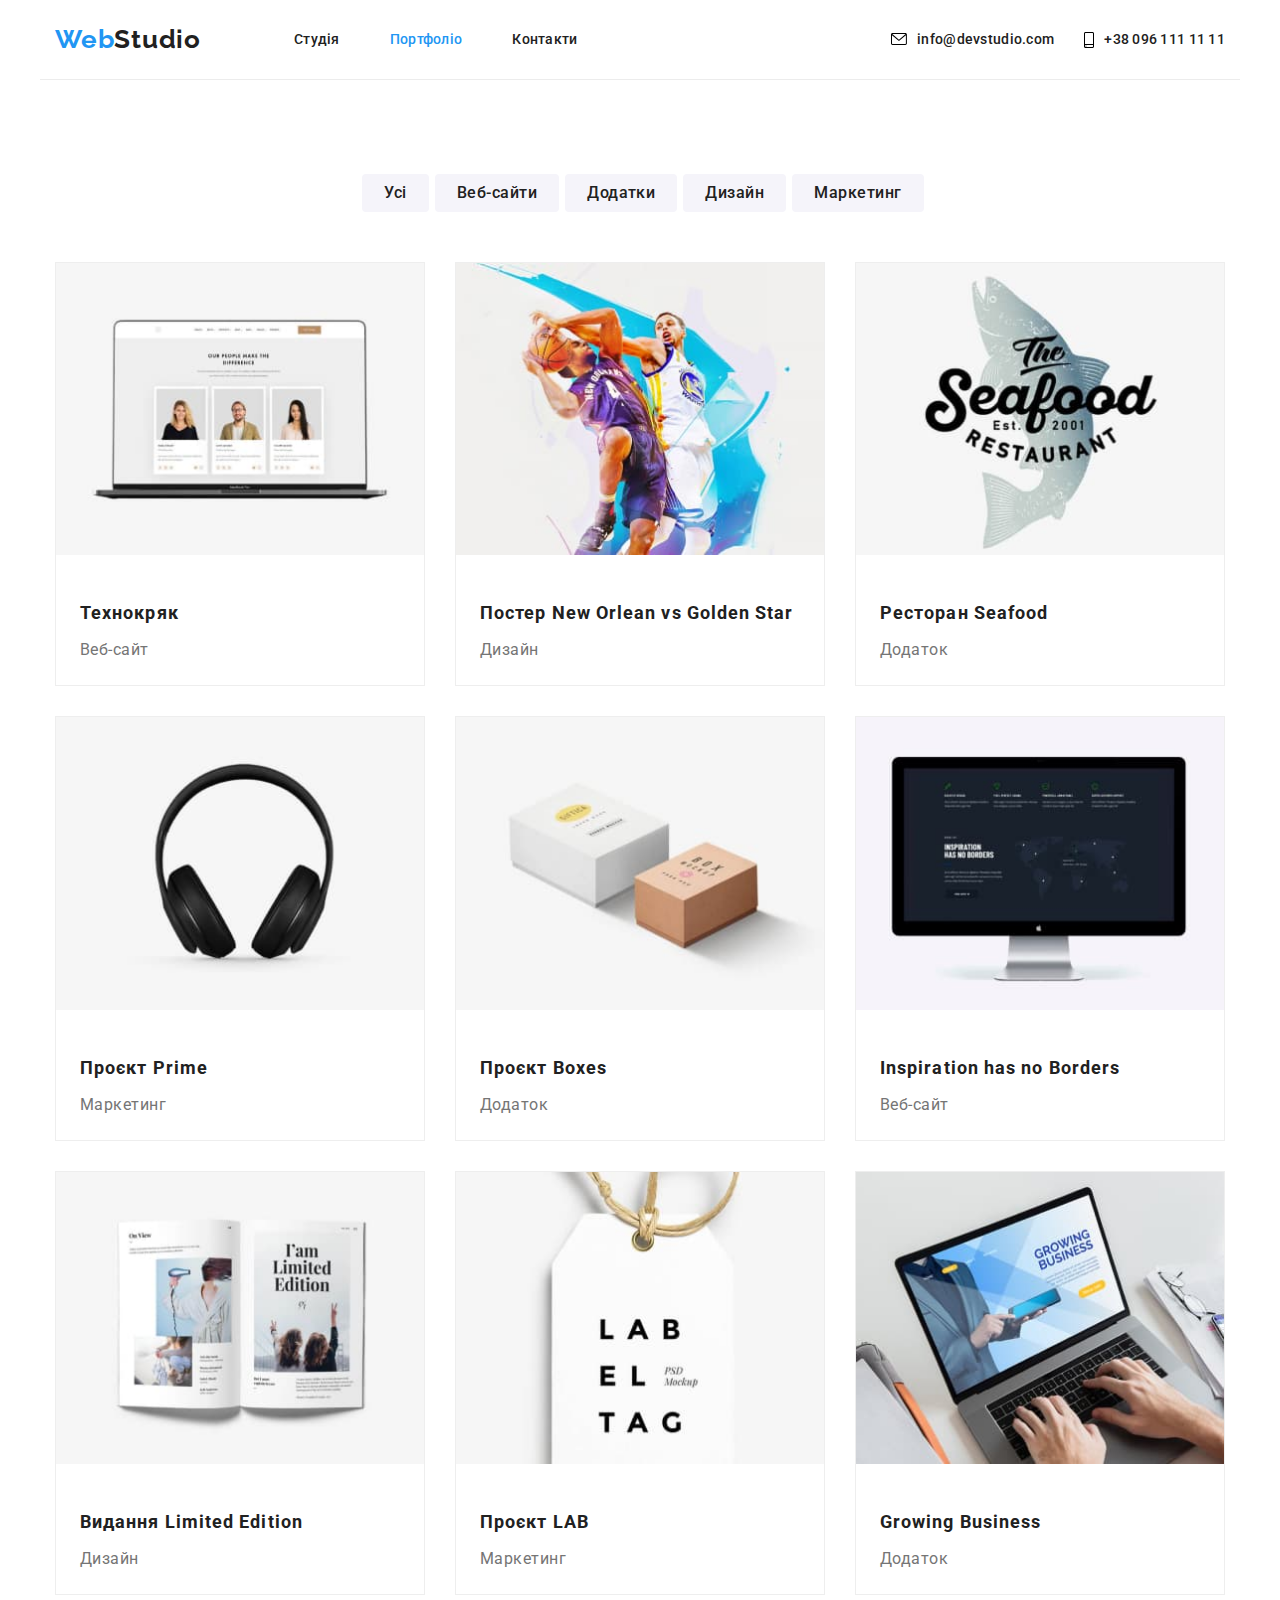
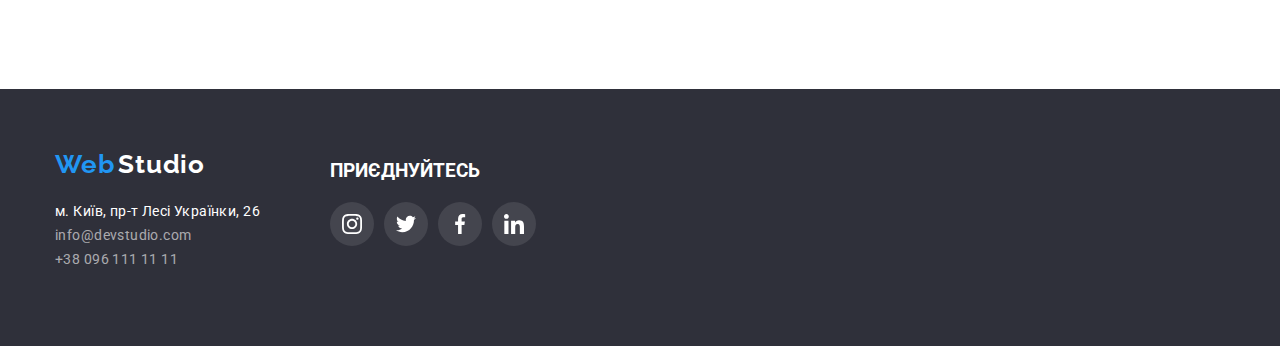
==== commit 2d553510: "ще раз правки ментора 4" ====
--- a/portfolio.html
+++ b/portfolio.html
@@ -29,21 +29,22 @@
       </nav>
       <ul class="auth-nav list">
         <li class="item-auth-nav">
-          <svg class="icon-clients-nav" width="16" heigth="10">
-            <use href="./images/SVG/icons/symbol-defs.svg#icon-mail">
-            </use>
-          </svg>
-          <a href="mailto:info@devstudio.com" class="link">info@devstudio.com</a>
+
+          <a href="mailto:info@devstudio.com" class="link"><svg class="icon-clients-nav" width="16" height="12">
+              <use href="./images/SVG/icons/symbol-defs.svg#icon-mail">
+              </use>
+            </svg>
+            info@devstudio.com</a>
         </li>
         <li class="item-auth-nav">
 
         </li>
         <li class="item-auth-nav">
-          <svg class="icon-clients-nav" width="10" heigth="16">
-            <use href="./images/SVG/icons/symbol-defs.svg#icon-tel">
-            </use>
-          </svg>
-          <a class="link" href="tel:+380961111111">+38 096 111 11 11</a>
+
+          <a class="link" href="tel:+380961111111"> <svg class="icon-clients-nav" width="10" height="16">
+              <use href="./images/SVG/icons/symbol-defs.svg#icon-tel">
+              </use>
+            </svg> +38 096 111 11 11</a>
         </li>
       </ul>
     </div>
--- a/css/styles.css
+++ b/css/styles.css
@@ -100,8 +100,8 @@
 .header {
   display: flex;
   align-items: center;
-  max-width: 1600px;
   border-bottom: 1px solid #ececec;
+  height: 80px;
 }
 
 .site-nav {
@@ -191,7 +191,8 @@
   padding-bottom: 200px;
   margin-left: auto;
   margin-right: auto;
-  background-image: url(../images/hat.jpg);
+  background-image: linear-gradient(to right, rgba(47, 48, 58, 0.4), rgba(47, 48, 58, 0.4)),
+    url(../images/hat.jpg);
 }
 
 .hero {
@@ -232,7 +233,6 @@
 
 .link :hover,
 .link :focus {
-  background-color: var(--accent-color);
   color: var(--pimary-white-color);
 }
 
@@ -394,10 +394,7 @@
 
 /* footer */
 .footer {
-  width: 1600px;
   background-color: var(--primary-background-color);
-  margin-left: auto;
-  margin-right: auto;
 }
 
 .footer-list {
@@ -524,7 +521,7 @@
 
 .foto-title {
   padding-top: 20px;
-  padding-bottom: 4px;
+  margin-bottom: 4px;
 
   font-weight: 700;
   font-size: 18px;
@@ -534,7 +531,6 @@
 }
 
 .p-portfolio {
-  padding-bottom: 20px;
   font-weight: 400;
 
   font-size: 16px;
